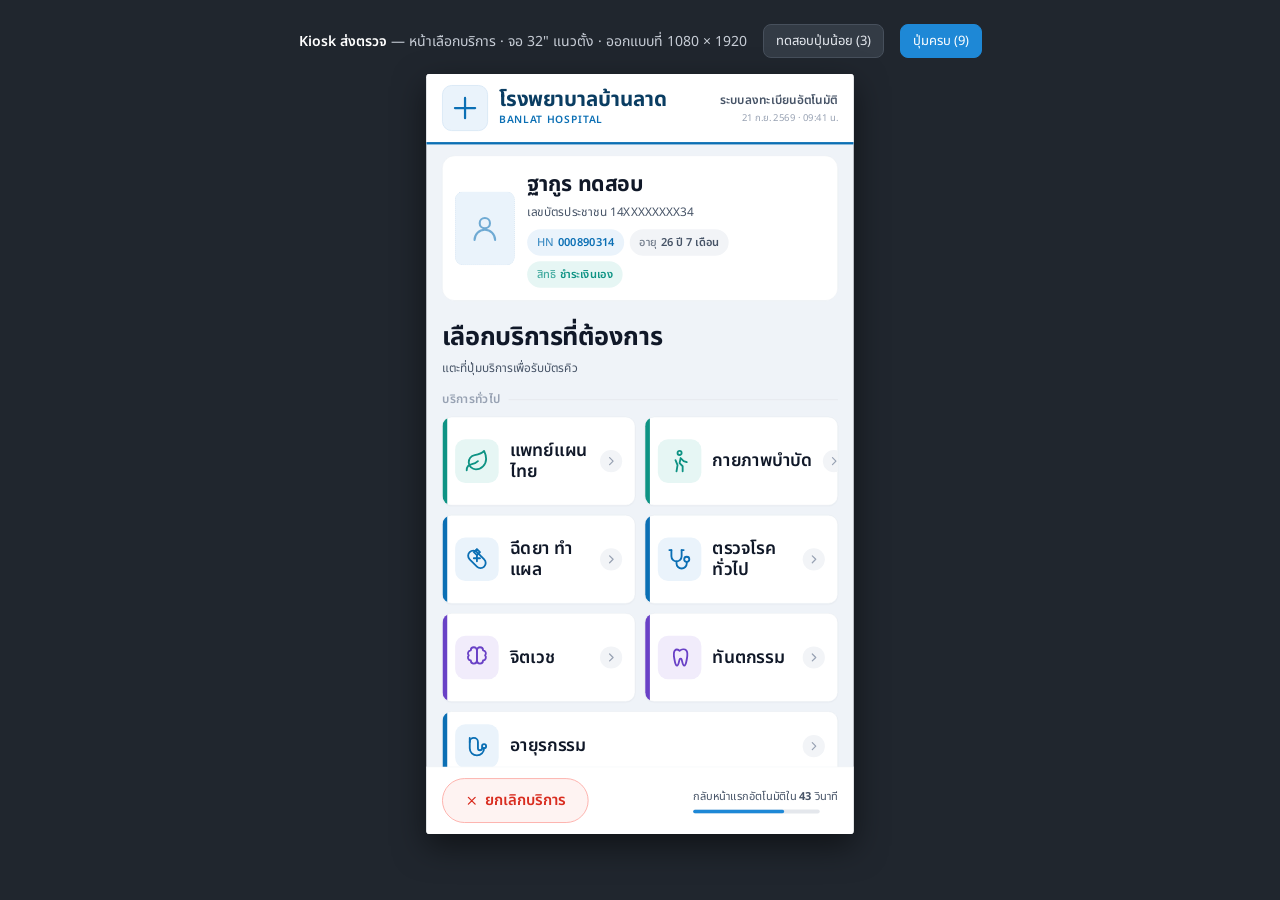
==== preview/index.html @ 9a90cbb8 "Add Smart Hospital Kiosk prototype with insurance consent flow - preview/: clickable HTML prototypes" ====
<!doctype html>
<html lang="th">
<head>
<meta charset="utf-8">
<meta name="viewport" content="width=device-width, initial-scale=1">
<title>Kiosk ส่งตรวจ — หน้าเลือกบริการ</title>
<link rel="preconnect" href="https://fonts.googleapis.com">
<link rel="preconnect" href="https://fonts.gstatic.com" crossorigin>
<link href="https://fonts.googleapis.com/css2?family=Noto+Sans+Thai:wght@400;500;600;700&display=swap" rel="stylesheet">
<style>
:root{
  /* ---- Design tokens (ใช้ชุดเดียวกับฝั่ง Kotlin) ---- */
  --brand-900:#0A3D62;
  --brand-700:#0B6FB4;
  --brand-500:#1E88D6;
  --brand-050:#EAF3FB;

  --teal-600:#0E9384;
  --teal-050:#E6F6F4;
  --amber-600:#B54708;
  --amber-500:#F79009;
  --amber-050:#FEF3E2;
  --violet-600:#6941C6;
  --violet-050:#F1ECFB;
  --danger-600:#D92D20;

  --ink-900:#101828;
  --ink-600:#475467;
  --ink-400:#98A2B3;
  --line:#E4E7EC;
  --surface:#FFFFFF;
  --canvas:#EFF3F8;

  --r-lg:32px;
  --r-md:24px;
}
*{box-sizing:border-box;margin:0;padding:0}
body{background:#20262E;font-family:"Noto Sans Thai",system-ui,sans-serif;display:flex;flex-direction:column;align-items:center;padding:24px 12px 60px;gap:16px}

.toolbar{color:#C7CDD6;font-size:14px;display:flex;gap:16px;align-items:center;flex-wrap:wrap;justify-content:center}
.toolbar b{color:#fff;font-weight:600}
.toolbar button{font:inherit;font-size:13px;background:#333B45;color:#E6EAF0;border:1px solid #47505C;border-radius:8px;padding:6px 12px;cursor:pointer}
.toolbar button[aria-pressed="true"]{background:var(--brand-500);border-color:var(--brand-500);color:#fff}

/* กรอบจำลองจอ 32" แนวตั้ง 1080x1920 */
.stage{width:1080px;height:1920px;transform-origin:top center;flex:none}
.screen{
  width:1080px;height:1920px;background:var(--canvas);
  display:flex;flex-direction:column;overflow:hidden;
  border-radius:8px;box-shadow:0 30px 80px rgba(0,0,0,.5);
}

/* ---------- Header ---------- */
.header{
  background:var(--surface);
  padding:28px 40px;display:flex;align-items:center;gap:28px;
  border-bottom:6px solid var(--brand-700);flex:none;
}
.logo{width:116px;height:116px;border-radius:24px;background:var(--brand-050);
  display:grid;place-items:center;flex:none;border:2px solid #D5E6F5}
.logo svg{width:68px;height:68px}
.header h1{font-size:52px;font-weight:700;color:var(--brand-900);line-height:1.15;letter-spacing:-.5px}
.header .en{font-size:26px;font-weight:600;color:var(--brand-700);letter-spacing:2px;margin-top:2px}
.header .sub{margin-left:auto;text-align:right}
.header .sub .t{font-size:30px;font-weight:600;color:var(--ink-600)}
.header .sub .d{font-size:24px;color:var(--ink-400);margin-top:4px}

/* ---------- Patient card ---------- */
.patient{
  margin:28px 40px 0;background:var(--surface);border-radius:var(--r-lg);
  border:1px solid var(--line);padding:32px;display:flex;gap:32px;align-items:center;flex:none;
}
.avatar{width:150px;height:186px;border-radius:20px;background:var(--brand-050);
  display:grid;place-items:center;flex:none;border:1px dashed #A9C9E5}
.avatar svg{width:78px;height:78px;opacity:.55}
.pname{font-size:54px;font-weight:700;color:var(--ink-900);letter-spacing:-.5px}
.pid{font-size:30px;color:var(--ink-600);margin-top:6px;font-variant-numeric:tabular-nums}
.chips{display:flex;gap:14px;margin-top:20px;flex-wrap:wrap}
.chip{border-radius:999px;padding:12px 24px;font-size:28px;font-weight:600;display:flex;gap:10px;align-items:center}
.chip .k{font-weight:500;opacity:.75}
.chip.hn{background:var(--brand-050);color:var(--brand-700)}
.chip.age{background:#F2F4F7;color:var(--ink-600)}
.chip.right{background:var(--teal-050);color:var(--teal-600)}

/* ---------- Title ---------- */
.title{padding:44px 40px 8px;flex:none}
.title h2{font-size:64px;font-weight:700;color:var(--ink-900);letter-spacing:-1px}
.title p{font-size:30px;color:var(--ink-600);margin-top:8px}

/* ---------- Service groups ---------- */
.scroll{flex:1;overflow-y:auto;padding:24px 40px 40px;display:flex;flex-direction:column;gap:36px}
.group>h3{font-size:30px;font-weight:600;color:var(--ink-400);letter-spacing:.5px;
  display:flex;align-items:center;gap:20px;margin-bottom:20px}
.group>h3::after{content:"";height:2px;background:var(--line);flex:1}

.grid{display:grid;grid-template-columns:repeat(2,1fr);gap:24px}
.card{
  background:var(--surface);border:1px solid var(--line);border-radius:var(--r-md);
  min-height:224px;padding:32px;display:flex;align-items:center;gap:28px;
  position:relative;overflow:hidden;text-align:left;font:inherit;cursor:pointer;
  box-shadow:0 2px 4px rgba(16,24,40,.04);
}
.card::before{content:"";position:absolute;inset:0 auto 0 0;width:12px;background:var(--accent)}
.card .ic{width:110px;height:110px;border-radius:26px;background:var(--tint);
  display:grid;place-items:center;flex:none}
.card .ic svg{width:62px;height:62px;stroke:var(--accent)}
.card .tx{font-size:44px;font-weight:600;color:var(--ink-900);line-height:1.2}
.card .note{display:block;font-size:26px;font-weight:500;color:var(--ink-600);margin-top:8px}
.card .go{margin-left:auto;width:56px;height:56px;border-radius:50%;background:#F2F4F7;
  display:grid;place-items:center;flex:none}
.card .go svg{width:30px;height:30px;stroke:var(--ink-400)}
.card:active{transform:scale(.985);box-shadow:inset 0 0 0 4px var(--accent)}
.card.wide{grid-column:span 2;min-height:176px}

.c-blue  {--accent:var(--brand-700);--tint:var(--brand-050)}
.c-teal  {--accent:var(--teal-600); --tint:var(--teal-050)}
.c-amber {--accent:var(--amber-600);--tint:var(--amber-050)}
.c-violet{--accent:var(--violet-600);--tint:var(--violet-050)}

/* แถบช่วยเหลือ เติมพื้นที่ว่างตอนปุ่มน้อย */
.help{
  margin-top:auto;border:2px dashed #CFD8E3;border-radius:var(--r-md);background:#F7F9FC;
  padding:32px;display:flex;align-items:center;gap:24px;flex:none;
}
.help .ic{width:84px;height:84px;border-radius:50%;background:#E7EDF5;display:grid;place-items:center;flex:none}
.help .ic svg{width:46px;height:46px;stroke:var(--brand-700)}
.help .tx b{display:block;font-size:34px;color:var(--ink-900);font-weight:600}
.help .tx span{font-size:27px;color:var(--ink-600)}

/* ---------- Footer ---------- */
.footer{
  flex:none;background:var(--surface);border-top:1px solid var(--line);
  padding:28px 40px;display:flex;align-items:center;gap:28px;
}
.btn-cancel{
  font:inherit;font-size:38px;font-weight:600;color:var(--danger-600);
  background:#FEF3F2;border:2px solid #FDA29B;border-radius:999px;
  padding:26px 56px;display:flex;align-items:center;gap:16px;cursor:pointer;
}
.btn-cancel svg{width:34px;height:34px;stroke:var(--danger-600)}
.idle{margin-left:auto;text-align:right}
.idle .t{font-size:28px;color:var(--ink-600)}
.idle .bar{width:320px;height:10px;border-radius:999px;background:var(--line);margin-top:12px;overflow:hidden}
.idle .bar i{display:block;height:100%;width:72%;background:var(--brand-500);border-radius:999px}
</style>
</head>
<body>

<div class="toolbar">
  <span><b>Kiosk ส่งตรวจ</b> — หน้าเลือกบริการ · จอ 32" แนวตั้ง · ออกแบบที่ 1080 × 1920</span>
  <button id="btn-few"  aria-pressed="false">ทดสอบปุ่มน้อย (3)</button>
  <button id="btn-many" aria-pressed="true">ปุ่มครบ (9)</button>
</div>

<div class="stage" id="stage">
<div class="screen">

  <header class="header">
    <div class="logo">
      <svg viewBox="0 0 24 24" fill="none" stroke="#0B6FB4" stroke-width="2" stroke-linecap="round" stroke-linejoin="round">
        <path d="M12 3v18M3 12h18"/>
      </svg>
    </div>
    <div>
      <h1>โรงพยาบาลบ้านลาด</h1>
      <div class="en">BANLAT HOSPITAL</div>
    </div>
    <div class="sub">
      <div class="t">ระบบลงทะเบียนอัตโนมัติ</div>
      <div class="d" id="clock">21 ก.ย. 2569 · 09:41 น.</div>
    </div>
  </header>

  <section class="patient">
    <div class="avatar">
      <svg viewBox="0 0 24 24" fill="none" stroke="#0B6FB4" stroke-width="1.6" stroke-linecap="round" stroke-linejoin="round">
        <circle cx="12" cy="8" r="4"/><path d="M4 21a8 8 0 0 1 16 0"/>
      </svg>
    </div>
    <div>
      <div class="pname">ฐากูร ทดสอบ</div>
      <div class="pid">เลขบัตรประชาชน 14XXXXXXXX34</div>
      <div class="chips">
        <span class="chip hn"><span class="k">HN</span>000890314</span>
        <span class="chip age"><span class="k">อายุ</span>26 ปี 7 เดือน</span>
        <span class="chip right"><span class="k">สิทธิ</span>ชำระเงินเอง</span>
      </div>
    </div>
  </section>

  <div class="title">
    <h2>เลือกบริการที่ต้องการ</h2>
    <p>แตะที่ปุ่มบริการเพื่อรับบัตรคิว</p>
  </div>

  <main class="scroll" id="scroll"></main>

  <footer class="footer">
    <button class="btn-cancel">
      <svg viewBox="0 0 24 24" fill="none" stroke-width="2.4" stroke-linecap="round"><path d="M18 6 6 18M6 6l12 12"/></svg>
      ยกเลิกบริการ
    </button>
    <div class="idle">
      <div class="t">กลับหน้าแรกอัตโนมัติใน <b id="sec">43</b> วินาที</div>
      <div class="bar"><i id="ibar"></i></div>
    </div>
  </footer>

</div>
</div>

<script>
const ICONS = {
  herb:   '<path d="M11 20A7 7 0 0 1 9.8 6.1C15.5 5 17 4.48 19 2c1 2 2 4.18 2 8 0 5.5-4.78 10-10 10Z"/><path d="M2 21c0-3 1.85-5.36 5.08-6C9.5 14.52 12 13 13 12"/>',
  physio: '<circle cx="12" cy="4" r="2"/><path d="M15 22v-5l-3-3 1-5 3 3 3 1"/><path d="M9 22l1-6-2-5"/>',
  wound:  '<path d="m12 2 3 3-3 3-3-3 3-3Z"/><path d="M4.9 12.1a5 5 0 0 1 7.1-7.1l7.1 7.1a5 5 0 0 1-7.1 7.1Z"/><path d="M9 11h6M12 8v6"/>',
  stetho: '<path d="M4 3v6a5 5 0 0 0 10 0V3"/><path d="M4 3H2M14 3h2"/><path d="M9 14v2a5 5 0 0 0 10 0v-1"/><circle cx="19" cy="12" r="2.5"/>',
  brain:  '<path d="M12 5a3 3 0 0 0-6 0 3 3 0 0 0-2 5 3 3 0 0 0 2 5 3 3 0 0 0 6 0Z"/><path d="M12 5a3 3 0 0 1 6 0 3 3 0 0 1 2 5 3 3 0 0 1-2 5 3 3 0 0 1-6 0Z"/>',
  tooth:  '<path d="M12 5.5c2-1.5 5-2 6.5-.5 2 2 1 6 .5 9-.4 2.4-1 6-2.5 6s-1.8-4-2.5-6c-.4-1.1-1.6-1.1-2 0-.7 2-1 6-2.5 6s-2.1-3.6-2.5-6c-.5-3-1.5-7 .5-9C9 3.5 10 4 12 5.5Z"/>',
  lab:    '<path d="M9 2v7.5L4.2 18A2 2 0 0 0 6 21h12a2 2 0 0 0 1.8-3L15 9.5V2"/><path d="M8 2h8M7 15h10"/>',
  xray:   '<rect x="3" y="3" width="18" height="18" rx="3"/><path d="M12 7v10M8.5 9.5h7M8 13h8M9.5 16.5h5"/>',
  calendar:'<rect x="3" y="5" width="18" height="16" rx="3"/><path d="M8 2v5M16 2v5M3 10h18M9 15h2M14 15h2"/>',
  internal:'<path d="M19 14c0 4-3.1 7-7 7s-7-3-7-7V8a4 4 0 0 1 8 0v6a2 2 0 0 0 4 0"/><circle cx="19" cy="12" r="2"/><path d="M5 8V4"/>',
};

/* ข้อมูลจำลองจาก API — สีและหมวดมาจากฝั่งเซิร์ฟเวอร์ */
const ALL = [
  {g:'general', label:'แพทย์แผนไทย',  icon:'herb',     color:'c-teal'},
  {g:'general', label:'กายภาพบำบัด',  icon:'physio',   color:'c-teal'},
  {g:'general', label:'ฉีดยา ทำแผล',  icon:'wound',    color:'c-blue'},
  {g:'general', label:'ตรวจโรคทั่วไป',icon:'stetho',   color:'c-blue'},
  {g:'general', label:'จิตเวช',        icon:'brain',    color:'c-violet'},
  {g:'general', label:'ทันตกรรม',      icon:'tooth',    color:'c-violet'},
  {g:'general', label:'อายุรกรรม',     icon:'internal', color:'c-blue'},
  {g:'early',   label:'เจาะเลือด (LAB)', note:'สำหรับผู้ที่มาก่อนเวลานัด', icon:'lab',  color:'c-amber'},
  {g:'early',   label:'เอกซเรย์ (X-RAY)',note:'สำหรับผู้ที่มาก่อนเวลานัด', icon:'xray', color:'c-amber'},
];

const GROUPS = [
  {key:'general', title:'บริการทั่วไป'},
  {key:'early',   title:'มาก่อนเวลานัด'},
];

function card(s, wide){
  return `<button class="card ${s.color}${wide?' wide':''}">
    <span class="ic"><svg viewBox="0 0 24 24" fill="none" stroke-width="1.8" stroke-linecap="round" stroke-linejoin="round">${ICONS[s.icon]}</svg></span>
    <span class="tx">${s.label}${s.note?`<span class="note">${s.note}</span>`:''}</span>
    <span class="go"><svg viewBox="0 0 24 24" fill="none" stroke-width="2.5" stroke-linecap="round" stroke-linejoin="round"><path d="m9 5 7 7-7 7"/></svg></span>
  </button>`;
}

function render(items){
  const el = document.getElementById('scroll');
  let html = '';
  for (const g of GROUPS){
    const list = items.filter(s => s.g === g.key);
    if (!list.length) continue;
    const odd = list.length % 2 === 1;
    html += `<section class="group"><h3>${g.title}</h3><div class="grid">`
         +  list.map((s,i) => card(s, odd && i === list.length-1)).join('')
         +  `</div></section>`;
  }
  html += `<div class="help">
      <span class="ic"><svg viewBox="0 0 24 24" fill="none" stroke-width="1.8" stroke-linecap="round" stroke-linejoin="round"><circle cx="12" cy="12" r="9"/><path d="M9.2 9a3 3 0 0 1 5.6 1.2c0 2-2.8 2.4-2.8 4"/><path d="M12 17.5h.01"/></svg></span>
      <span class="tx"><b>ไม่พบบริการที่ต้องการ?</b><span>ติดต่อเจ้าหน้าที่ประชาสัมพันธ์ หรือกดปุ่มยกเลิกด้านล่าง</span></span>
    </div>`;
  el.innerHTML = html;
}

const bFew = document.getElementById('btn-few'), bMany = document.getElementById('btn-many');
function setMode(few){
  bFew.setAttribute('aria-pressed', few); bMany.setAttribute('aria-pressed', !few);
  render(few ? [ALL[3], ALL[4], ALL[7]] : ALL);
}
bFew.onclick  = () => setMode(true);
bMany.onclick = () => setMode(false);
setMode(false);

/* นับถอยหลัง idle ให้เห็นพฤติกรรมจริง */
let sec = 43;
setInterval(() => {
  sec = sec > 0 ? sec - 1 : 60;
  document.getElementById('sec').textContent = sec;
  document.getElementById('ibar').style.width = (sec/60*100) + '%';
}, 1000);

/* ย่อจอจำลองให้พอดีหน้าต่าง */
function fit(){
  const s = Math.min((window.innerWidth - 40) / 1080, (window.innerHeight - 140) / 1920);
  const st = document.getElementById('stage');
  st.style.transform = `scale(${s})`;
  st.style.height = (1920 * s) + 'px';
}
addEventListener('resize', fit); fit();
</script>
</body>
</html>
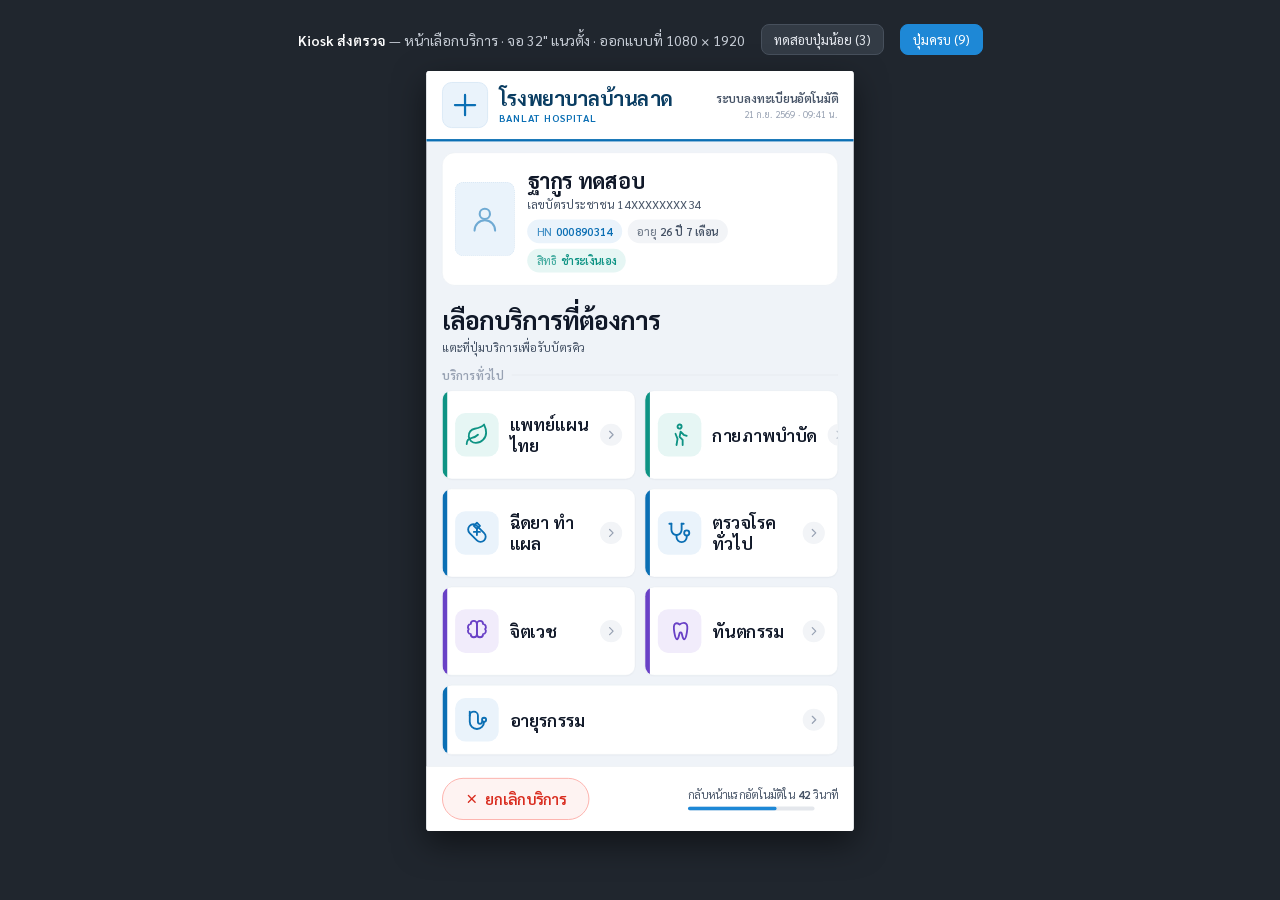
==== commit e0c523f7: "Switch prototype font to Sarabun, self-hosted - Load Sarabun (300-700, Thai + Latin subsets, OFL) fr" ====
--- a/preview/index.html
+++ b/preview/index.html
@@ -4,9 +4,12 @@
 <meta charset="utf-8">
 <meta name="viewport" content="width=device-width, initial-scale=1">
 <title>Kiosk ส่งตรวจ — หน้าเลือกบริการ</title>
-<link rel="preconnect" href="https://fonts.googleapis.com">
-<link rel="preconnect" href="https://fonts.gstatic.com" crossorigin>
-<link href="https://fonts.googleapis.com/css2?family=Noto+Sans+Thai:wght@400;500;600;700&display=swap" rel="stylesheet">
+<!-- ฟอนต์ Sarabun เก็บในเครื่อง (fonts/) ไม่พึ่งอินเทอร์เน็ต — เดิมโหลดจาก Google Fonts ถ้าช้า/หลุดจะค้างเป็นฟอนต์ไทยไม่มีหัวของเครื่อง
+     preload ชุดอักษรไทยที่ใช้บ่อย ให้ฟอนต์พร้อมตั้งแต่วาดหน้าครั้งแรก -->
+<link rel="preload" href="fonts/sarabun-500-thai.woff2" as="font" type="font/woff2" crossorigin>
+<link rel="preload" href="fonts/sarabun-600-thai.woff2" as="font" type="font/woff2" crossorigin>
+<link rel="preload" href="fonts/sarabun-700-thai.woff2" as="font" type="font/woff2" crossorigin>
+<link rel="stylesheet" href="fonts/sarabun.css">
 <style>
 :root{
   /* ---- Design tokens (ใช้ชุดเดียวกับฝั่ง Kotlin) ---- */
@@ -35,7 +38,7 @@
   --r-md:24px;
 }
 *{box-sizing:border-box;margin:0;padding:0}
-body{background:#20262E;font-family:"Noto Sans Thai",system-ui,sans-serif;display:flex;flex-direction:column;align-items:center;padding:24px 12px 60px;gap:16px}
+body{background:#20262E;font-family:"Sarabun",system-ui,sans-serif;display:flex;flex-direction:column;align-items:center;padding:24px 12px 60px;gap:16px}
 
 .toolbar{color:#C7CDD6;font-size:14px;display:flex;gap:16px;align-items:center;flex-wrap:wrap;justify-content:center}
 .toolbar b{color:#fff;font-weight:600}
--- a/preview/fonts/sarabun.css
+++ b/preview/fonts/sarabun.css
@@ -0,0 +1,15 @@
+/* Sarabun (Google Fonts · SIL Open Font License 1.1 — ดู OFL.txt) เก็บไว้ในเครื่อง ไม่โหลดจากอินเทอร์เน็ต
+   เหตุผล: โหลดจาก fonts.googleapis.com ทุกหน้า ถ้าช้า/หลุด เบราว์เซอร์จะค้างที่ฟอนต์สำรองของเครื่อง (ไทยแบบไม่มีหัว) จนกว่าจะรีเฟรช
+   ตู้จริงอยู่ในเครือข่ายโรงพยาบาลซึ่งอาจออกอินเทอร์เน็ตไม่ได้/ช้า
+   font-display: block = ระหว่างโหลด (ไฟล์ในเครื่อง ใช้เวลาไม่กี่มิลลิวินาที) ซ่อนตัวอักษรไว้ ไม่โชว์ฟอนต์สำรองแวบหนึ่ง
+   ชุดอักษร: thai + latin (ตัด latin-ext / vietnamese ที่ไม่ได้ใช้) · น้ำหนัก 300–700 */
+@font-face{font-family:'Sarabun';font-style:normal;font-weight:300;font-display:block;src:url(sarabun-300-thai.woff2) format('woff2');unicode-range:U+02D7, U+0303, U+0331, U+0E01-0E5B, U+200C-200D, U+25CC}   /* thai */
+@font-face{font-family:'Sarabun';font-style:normal;font-weight:300;font-display:block;src:url(sarabun-300-latin.woff2) format('woff2');unicode-range:U+0000-00FF, U+0131, U+0152-0153, U+02BB-02BC, U+02C6, U+02DA, U+02DC, U+0304, U+0308, U+0329, U+2000-206F, U+20AC, U+2122, U+2191, U+2193, U+2212, U+2215, U+FEFF, U+FFFD}   /* latin */
+@font-face{font-family:'Sarabun';font-style:normal;font-weight:400;font-display:block;src:url(sarabun-400-thai.woff2) format('woff2');unicode-range:U+02D7, U+0303, U+0331, U+0E01-0E5B, U+200C-200D, U+25CC}   /* thai */
+@font-face{font-family:'Sarabun';font-style:normal;font-weight:400;font-display:block;src:url(sarabun-400-latin.woff2) format('woff2');unicode-range:U+0000-00FF, U+0131, U+0152-0153, U+02BB-02BC, U+02C6, U+02DA, U+02DC, U+0304, U+0308, U+0329, U+2000-206F, U+20AC, U+2122, U+2191, U+2193, U+2212, U+2215, U+FEFF, U+FFFD}   /* latin */
+@font-face{font-family:'Sarabun';font-style:normal;font-weight:500;font-display:block;src:url(sarabun-500-thai.woff2) format('woff2');unicode-range:U+02D7, U+0303, U+0331, U+0E01-0E5B, U+200C-200D, U+25CC}   /* thai */
+@font-face{font-family:'Sarabun';font-style:normal;font-weight:500;font-display:block;src:url(sarabun-500-latin.woff2) format('woff2');unicode-range:U+0000-00FF, U+0131, U+0152-0153, U+02BB-02BC, U+02C6, U+02DA, U+02DC, U+0304, U+0308, U+0329, U+2000-206F, U+20AC, U+2122, U+2191, U+2193, U+2212, U+2215, U+FEFF, U+FFFD}   /* latin */
+@font-face{font-family:'Sarabun';font-style:normal;font-weight:600;font-display:block;src:url(sarabun-600-thai.woff2) format('woff2');unicode-range:U+02D7, U+0303, U+0331, U+0E01-0E5B, U+200C-200D, U+25CC}   /* thai */
+@font-face{font-family:'Sarabun';font-style:normal;font-weight:600;font-display:block;src:url(sarabun-600-latin.woff2) format('woff2');unicode-range:U+0000-00FF, U+0131, U+0152-0153, U+02BB-02BC, U+02C6, U+02DA, U+02DC, U+0304, U+0308, U+0329, U+2000-206F, U+20AC, U+2122, U+2191, U+2193, U+2212, U+2215, U+FEFF, U+FFFD}   /* latin */
+@font-face{font-family:'Sarabun';font-style:normal;font-weight:700;font-display:block;src:url(sarabun-700-thai.woff2) format('woff2');unicode-range:U+02D7, U+0303, U+0331, U+0E01-0E5B, U+200C-200D, U+25CC}   /* thai */
+@font-face{font-family:'Sarabun';font-style:normal;font-weight:700;font-display:block;src:url(sarabun-700-latin.woff2) format('woff2');unicode-range:U+0000-00FF, U+0131, U+0152-0153, U+02BB-02BC, U+02C6, U+02DA, U+02DC, U+0304, U+0308, U+0329, U+2000-206F, U+20AC, U+2122, U+2191, U+2193, U+2212, U+2215, U+FEFF, U+FFFD}   /* latin */
